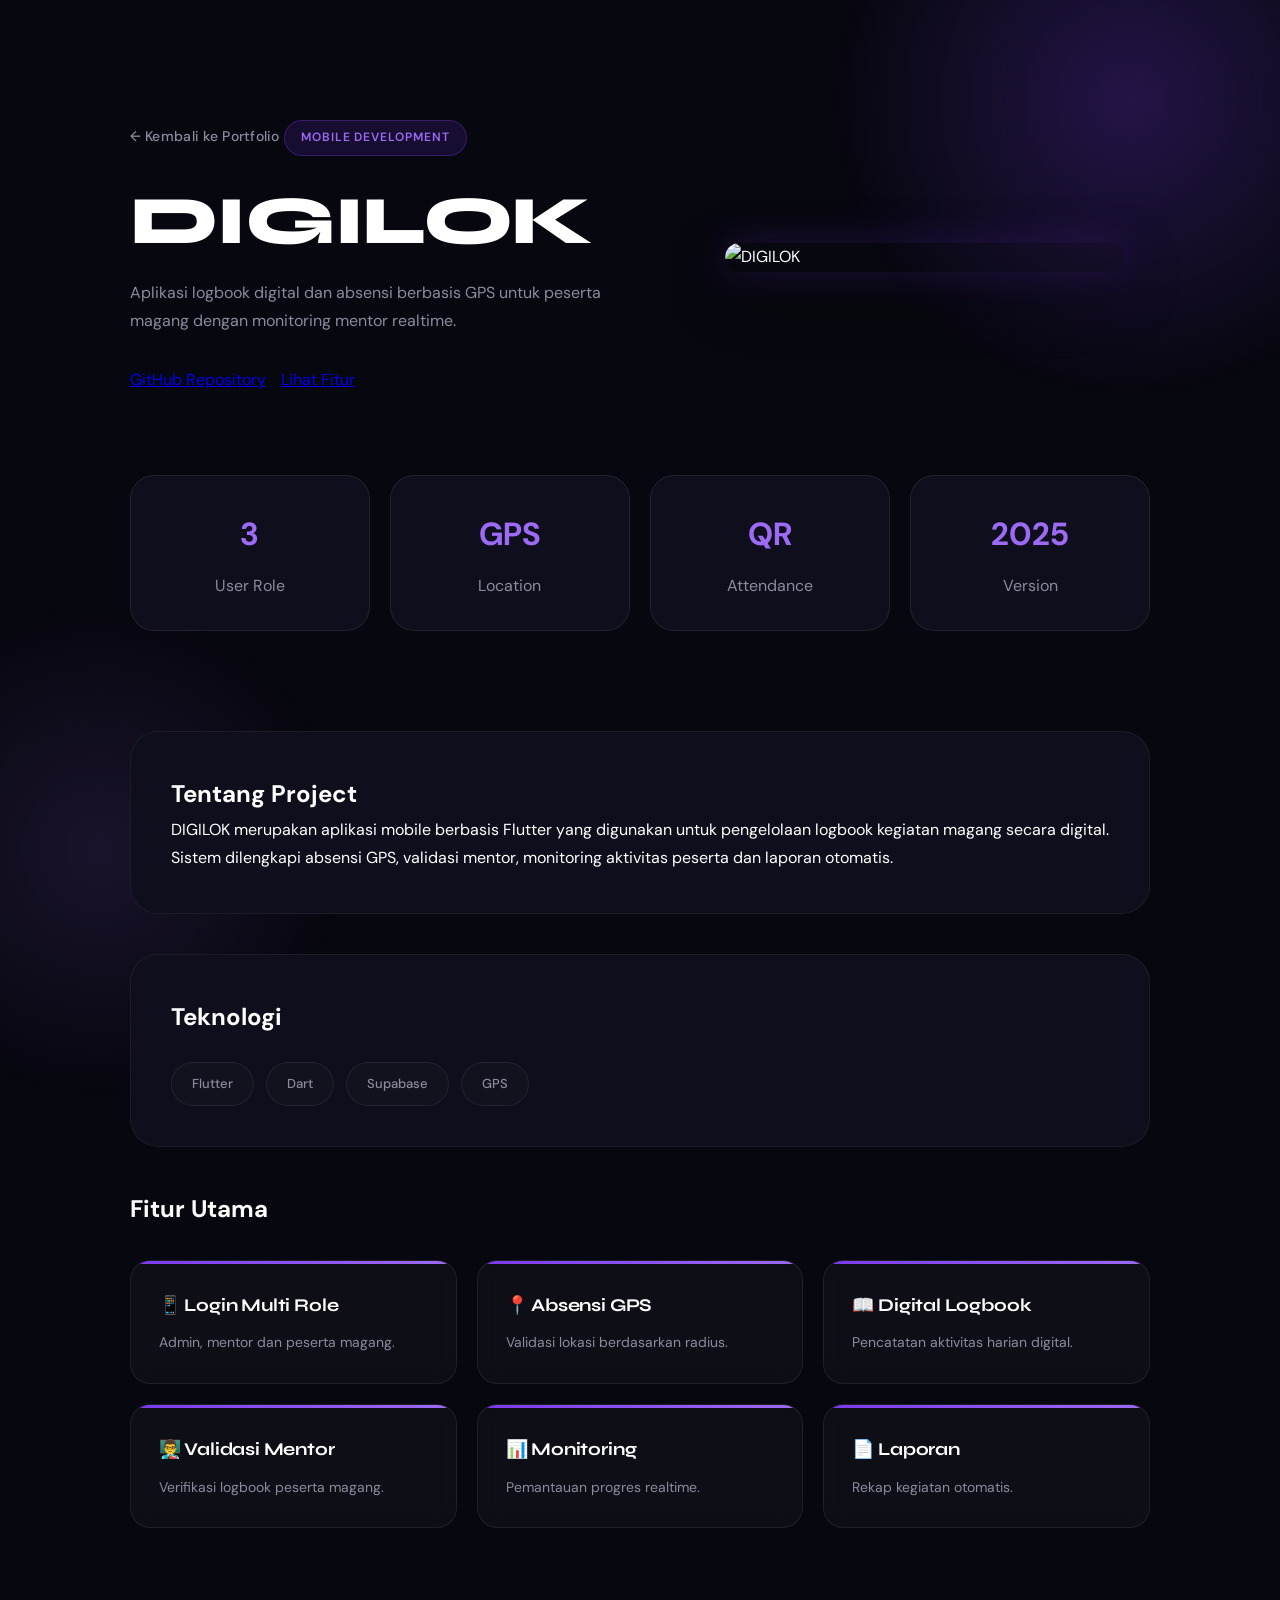
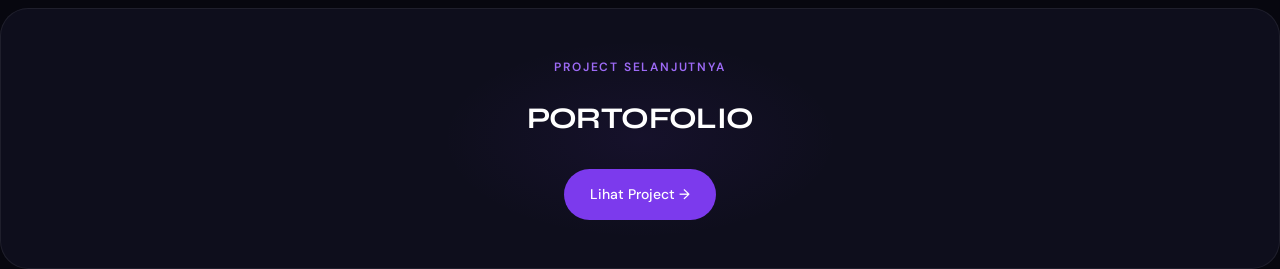
==== projects/digilok.html @ a0a00bc3 "First commit - Portofolio" ====
<!DOCTYPE html>
<html lang="id">
<head>
<meta charset="UTF-8">
<meta name="viewport" content="width=device-width, initial-scale=1.0">

<title>DIGILOK - Project Detail</title>

<link rel="stylesheet" href="../project-detail.css">

<link href="https://fonts.googleapis.com/css2?family=Syne:wght@500;700;800&family=DM+Sans:wght@400;500;700&display=swap" rel="stylesheet">
</head>

<body>

<section class="project-hero">

    <div class="hero-content">

        <a href="../index.html" class="back-btn">
            ← Kembali ke Portfolio
        </a>

        <div class="project-category">
            Mobile Development
        </div>

        <h1 class="project-title">
            DIGILOK
        </h1>

        <p class="project-subtitle">
            Aplikasi logbook digital dan absensi berbasis GPS
            untuk peserta magang dengan monitoring mentor realtime.
        </p>

        <div class="project-buttons">
        <a href="https://github.com/erwendatri16/aplikasi_digilok_final"
           target="_blank"
           class="btn-primary">
            GitHub Repository
        </a>
            </a>

            <a href="#fitur" class="btn-outline">
                Lihat Fitur
            </a>
        </div>

    </div>

    <div class="hero-image">
        <img src="../assets/projects/digilok.PNG" alt="DIGILOK">
    </div>

</section>

<section class="stats-section">

    <div class="stat-card">
        <h3>3</h3>
        <span>User Role</span>
    </div>

    <div class="stat-card">
        <h3>GPS</h3>
        <span>Location</span>
    </div>

    <div class="stat-card">
        <h3>QR</h3>
        <span>Attendance</span>
    </div>

    <div class="stat-card">
        <h3>2025</h3>
        <span>Version</span>
    </div>

</section>

<section class="content-section">

    <div class="content-card">

        <h2>Tentang Project</h2>

        <p>
            DIGILOK merupakan aplikasi mobile berbasis Flutter
            yang digunakan untuk pengelolaan logbook kegiatan
            magang secara digital.
        </p>

        <p>
            Sistem dilengkapi absensi GPS, validasi mentor,
            monitoring aktivitas peserta dan laporan otomatis.
        </p>

    </div>

</section>

<section class="content-section">

    <div class="content-card">

        <h2>Teknologi</h2>

        <div class="tech-stack">

            <span>Flutter</span>
            <span>Dart</span>
            <span>Supabase</span>
            <span>GPS</span>

        </div>

    </div>

</section>

<section class="content-section" id="fitur">

    <h2 class="section-title">
        Fitur Utama
    </h2>

    <div class="feature-grid">

        <div class="feature-card">
            <h3>📱 Login Multi Role</h3>
            <p>Admin, mentor dan peserta magang.</p>
        </div>

        <div class="feature-card">
            <h3>📍 Absensi GPS</h3>
            <p>Validasi lokasi berdasarkan radius.</p>
        </div>

        <div class="feature-card">
            <h3>📖 Digital Logbook</h3>
            <p>Pencatatan aktivitas harian digital.</p>
        </div>

        <div class="feature-card">
            <h3>👨‍🏫 Validasi Mentor</h3>
            <p>Verifikasi logbook peserta magang.</p>
        </div>

        <div class="feature-card">
            <h3>📊 Monitoring</h3>
            <p>Pemantauan progres realtime.</p>
        </div>

        <div class="feature-card">
            <h3>📄 Laporan</h3>
            <p>Rekap kegiatan otomatis.</p>
        </div>

    </div>

</section>

<section class="next-project">

    <p>PROJECT SELANJUTNYA</p>

    <h3>PORTOFOLIO</h3>

    <a href="portofolio.html">
        Lihat Project →
    </a>

</section>

</body>
</html>
---- project-detail.css ----
/* =====================
   RESET & BASE
   ===================== */
*, *::before, *::after {
    margin: 0;
    padding: 0;
    box-sizing: border-box;
}

:root {
    --bg:         #07070f;
    --bg-card:    #0e0e1c;
    --bg-card2:   #12121f;
    --accent:     #7c3aed;
    --accent-lt:  #9d6af5;
    --accent-dim: rgba(124, 58, 237, 0.15);
    --text:       #ffffff;
    --muted:      #8b8b9e;
    --border:     rgba(255, 255, 255, 0.07);
    --radius:     20px;
    --radius-lg:  28px;
}

html {
    scroll-behavior: smooth;
}

body {
    background: var(--bg);
    color: var(--text);
    font-family: 'DM Sans', 'Plus Jakarta Sans', sans-serif;
    line-height: 1.8;
    overflow-x: hidden;
    -webkit-font-smoothing: antialiased;
}

/* =====================
   NAVBAR (sama dengan index)
   ===================== */
nav {
    display: flex;
    align-items: center;
    justify-content: space-between;
    padding: 22px 7%;
    position: fixed;
    width: 100%;
    top: 0;
    z-index: 999;
    transition: background 0.4s, border-color 0.4s;
    border-bottom: 1px solid transparent;
}

nav.scrolled {
    background: rgba(7, 7, 15, 0.85);
    backdrop-filter: blur(20px);
    -webkit-backdrop-filter: blur(20px);
    border-bottom-color: var(--border);
}

.logo {
    font-family: 'Syne', sans-serif;
    font-weight: 800;
    font-size: 22px;
    text-decoration: none;
    color: var(--text);
}

.logo-dot { color: var(--accent); }

/* =====================
   BACK BUTTON
   ===================== */
.back-btn {
    display: inline-flex;
    align-items: center;
    gap: 8px;
    text-decoration: none;
    color: var(--muted);
    font-size: 14px;
    font-weight: 500;
    letter-spacing: 0.02em;
    transition: all 0.3s;
    margin-bottom: 36px;
}

.back-btn svg {
    transition: transform 0.3s;
}

.back-btn:hover {
    color: var(--text);
}

.back-btn:hover svg {
    transform: translateX(-4px);
}

/* =====================
   PROJECT HEADER
   ===================== */
.project-header {
    padding: 120px 7% 60px;
    max-width: 1200px;
    margin: 0 auto;
}

.project-category {
    display: inline-flex;
    align-items: center;
    gap: 8px;
    background: var(--accent-dim);
    border: 1px solid rgba(124, 58, 237, 0.3);
    padding: 6px 16px;
    border-radius: 50px;
    font-size: 12px;
    color: var(--accent-lt);
    font-weight: 600;
    letter-spacing: 0.08em;
    text-transform: uppercase;
    margin-bottom: 20px;
}

.project-title {
    font-size: clamp(40px, 5.5vw, 68px);
    font-family: 'Syne', sans-serif;
    font-weight: 800;
    line-height: 1.08;
    letter-spacing: -0.02em;
    margin-bottom: 20px;
}

.project-subtitle {
    max-width: 640px;
    color: var(--muted);
    font-size: 16px;
    line-height: 1.8;
}

/* =====================
   PROJECT COVER
   ===================== */
.project-cover {
    padding: 0 7%;
    margin-bottom: 80px;
    max-width: 1200px;
    margin-left: auto;
    margin-right: auto;
}

.project-cover img {
    width: 100%;
    border-radius: var(--radius-lg);
    display: block;
    border: 1px solid var(--border);
}

/* =====================
   CONTENT WRAPPER
   ===================== */
.project-content {
    max-width: 1100px;
    margin: 0 auto;
    padding: 0 7% 120px;
}

.project-section {
    margin-bottom: 80px;
}

.project-section h2 {
    font-size: clamp(24px, 3vw, 36px);
    font-family: 'Syne', sans-serif;
    font-weight: 700;
    letter-spacing: -0.02em;
    margin-bottom: 16px;
    line-height: 1.15;
}

.project-section p {
    color: var(--muted);
    line-height: 1.85;
    font-size: 15px;
}

.project-section p + p {
    margin-top: 12px;
}

/* =====================
   TECH STACK
   ===================== */
.tech-stack {
    display: flex;
    flex-wrap: wrap;
    gap: 12px;
    margin-top: 24px;
}

.tech-stack span {
    padding: 9px 20px;
    background: var(--bg-card2);
    border: 1px solid var(--border);
    border-radius: 50px;
    font-size: 13px;
    font-weight: 500;
    color: var(--muted);
    transition: all 0.3s;
}

.tech-stack span:hover {
    border-color: var(--accent);
    color: var(--accent-lt);
}

/* =====================
   FEATURE CARDS
   ===================== */
.feature-list {
    display: grid;
    grid-template-columns: repeat(auto-fit, minmax(240px, 1fr));
    gap: 18px;
    margin-top: 28px;
}

.feature-card {
    background: var(--bg-card);
    padding: 28px;
    border-radius: var(--radius);
    border: 1px solid var(--border);
    transition: all 0.35s cubic-bezier(0.4, 0, 0.2, 1);
}

.feature-card:hover {
    transform: translateY(-5px);
    border-color: rgba(124, 58, 237, 0.45);
    box-shadow: 0 12px 32px rgba(0, 0, 0, 0.3);
}

.feature-card h3 {
    font-family: 'Syne', sans-serif;
    font-size: 18px;
    font-weight: 700;
    margin-bottom: 10px;
    letter-spacing: -0.01em;
}

.feature-card p {
    font-size: 14px;
    color: var(--muted);
    line-height: 1.7;
}

/* =====================
   GALLERY
   ===================== */
.gallery {
    display: grid;
    grid-template-columns: repeat(auto-fit, minmax(300px, 1fr));
    gap: 18px;
    margin-top: 28px;
}

.gallery img {
    width: 100%;
    border-radius: var(--radius);
    border: 1px solid var(--border);
    transition: all 0.35s cubic-bezier(0.4, 0, 0.2, 1);
    cursor: pointer;
    display: block;
}

.gallery img:hover {
    transform: scale(1.02);
    border-color: rgba(124, 58, 237, 0.4);
    box-shadow: 0 16px 40px rgba(0, 0, 0, 0.4);
}

/* =====================
   PROJECT LINKS / BUTTONS
   ===================== */
.project-links {
    display: flex;
    gap: 14px;
    flex-wrap: wrap;
    margin-top: 32px;
}

.project-links a {
    display: inline-flex;
    align-items: center;
    gap: 8px;
    text-decoration: none;
    padding: 13px 24px;
    border-radius: 50px;
    font-size: 14px;
    font-weight: 500;
    transition: all 0.3s;
    letter-spacing: 0.01em;
}

.project-links a.btn-primary {
    background: var(--accent);
    color: white;
}

.project-links a.btn-primary:hover {
    background: var(--accent-lt);
    transform: translateY(-2px);
    box-shadow: 0 8px 24px rgba(124, 58, 237, 0.35);
}

.project-links a.btn-outline {
    border: 1px solid var(--border);
    color: var(--muted);
    background: transparent;
}

.project-links a.btn-outline:hover {
    border-color: var(--accent);
    color: var(--text);
    transform: translateY(-2px);
}

/* Fallback: jika tidak pakai class, style default */
.project-links a:not(.btn-primary):not(.btn-outline) {
    background: var(--accent);
    color: white;
}

.project-links a:not(.btn-primary):not(.btn-outline):hover {
    background: var(--accent-lt);
    transform: translateY(-2px);
    box-shadow: 0 8px 24px rgba(124, 58, 237, 0.3);
}

/* =====================
   DIVIDER
   ===================== */
.section-divider {
    width: 100%;
    height: 1px;
    background: var(--border);
    margin: 60px 0;
}

/* =====================
   NEXT PROJECT
   ===================== */
.next-project {
    margin-top: 80px;
    padding: 48px 40px;
    background: var(--bg-card);
    border: 1px solid var(--border);
    border-radius: var(--radius-lg);
    text-align: center;
    transition: border-color 0.3s;
    position: relative;
    overflow: hidden;
}

.next-project::before {
    content: '';
    position: absolute;
    top: 50%;
    left: 50%;
    transform: translate(-50%, -50%);
    width: 400px;
    height: 200px;
    background: radial-gradient(ellipse, rgba(124, 58, 237, 0.07) 0%, transparent 70%);
    pointer-events: none;
}

.next-project:hover {
    border-color: rgba(124, 58, 237, 0.35);
}

.next-project p {
    font-size: 12px;
    text-transform: uppercase;
    letter-spacing: 0.15em;
    color: var(--accent-lt);
    font-weight: 600;
    margin-bottom: 12px;
    position: relative;
}

.next-project h3 {
    font-family: 'Syne', sans-serif;
    font-size: clamp(22px, 3vw, 30px);
    font-weight: 700;
    letter-spacing: -0.02em;
    margin-bottom: 24px;
    position: relative;
}

.next-project a {
    display: inline-flex;
    align-items: center;
    gap: 8px;
    text-decoration: none;
    background: var(--accent);
    color: white;
    padding: 13px 26px;
    border-radius: 50px;
    font-size: 14px;
    font-weight: 500;
    transition: all 0.3s;
    position: relative;
}

.next-project a:hover {
    background: var(--accent-lt);
    transform: translateY(-2px);
    box-shadow: 0 8px 24px rgba(124, 58, 237, 0.35);
}

/* =====================
   SCROLL REVEAL
   ===================== */
.reveal {
    opacity: 0;
    transform: translateY(24px);
    transition: opacity 0.6s cubic-bezier(0.4, 0, 0.2, 1),
                transform 0.6s cubic-bezier(0.4, 0, 0.2, 1);
}

.reveal.visible {
    opacity: 1;
    transform: translateY(0);
}

/* =====================
   RESPONSIVE
   ===================== */
@media (max-width: 768px) {

    .project-header {
        padding: 110px 6% 50px;
    }

    .project-cover {
        padding: 0 6%;
        margin-bottom: 50px;
    }

    .project-content {
        padding: 0 6% 80px;
    }

    .project-title {
        font-size: 38px;
    }

    .project-section {
        margin-bottom: 56px;
    }

    .feature-list {
        grid-template-columns: 1fr;
    }

    .gallery {
        grid-template-columns: 1fr;
    }

    .next-project {
        padding: 36px 24px;
    }

    .project-links {
        flex-direction: column;
    }

    .project-links a {
        justify-content: center;
    }
}

/* Glow Background */
body::before{
    content:'';
    position:fixed;
    width:600px;
    height:600px;
    background:radial-gradient(circle,#7c3aed40 0%,transparent 70%);
    top:-200px;
    right:-150px;
    z-index:-1;
}

body::after{
    content:'';
    position:fixed;
    width:500px;
    height:500px;
    background:radial-gradient(circle,#9d6af520 0%,transparent 70%);
    bottom:-200px;
    left:-150px;
    z-index:-1;
}

/* Hero Animation */
.project-title{
    animation:fadeUp .8s ease;
}

.project-subtitle{
    animation:fadeUp 1s ease;
}

.project-cover img{
    transition:.5s;
}

.project-cover img:hover{
    transform:scale(1.02);
}

/* Glass Effect */
.feature-card{
    backdrop-filter:blur(15px);
    background:rgba(255,255,255,.03);
}

.tech-stack span{
    backdrop-filter:blur(10px);
}

/* Smooth Hover */
.feature-card:hover{
    transform:translateY(-10px);
}

/* Scrollbar */
::-webkit-scrollbar{
    width:8px;
}

::-webkit-scrollbar-track{
    background:#0e0e1c;
}

::-webkit-scrollbar-thumb{
    background:#7c3aed;
    border-radius:20px;
}

@keyframes fadeUp{
    from{
        opacity:0;
        transform:translateY(30px);
    }
    to{
        opacity:1;
        transform:translateY(0);
    }
}

.project-cover img{
    transition:.5s;
}

.project-cover img:hover{
    transform:scale(1.02);
}

.project-title{
    animation:fadeUp .8s ease;
}

.project-subtitle{
    animation:fadeUp 1s ease;
}

.feature-card{
    cursor:pointer;
    backdrop-filter:blur(12px);
}

.feature-card:hover{
    transform:translateY(-10px);
}

@keyframes fadeUp{
    from{
        opacity:0;
        transform:translateY(30px);
    }
    to{
        opacity:1;
        transform:translateY(0);
    }
}
/* =========================
   PREMIUM PROJECT UPGRADE
   ========================= */

.project-cover{
    display:flex;
    justify-content:center;
    align-items:center;
    margin-bottom:50px;
}

.project-cover img{
    width:100%;
    max-width:480px;
    height:auto;
    object-fit:contain;
    border-radius:32px;

    box-shadow:
        0 25px 60px rgba(0,0,0,.45),
        0 0 60px rgba(124,58,237,.25);

    transition:.4s ease;
}

.project-cover img:hover{
    transform:translateY(-8px) scale(1.02);
}

/* Stats */

.project-stats{
    max-width:1100px;
    margin:0 auto 80px;
    padding:0 7%;

    display:grid;
    grid-template-columns:repeat(4,1fr);
    gap:20px;
}

.stat-box{
    background:rgba(255,255,255,.03);
    border:1px solid rgba(255,255,255,.08);
    backdrop-filter:blur(12px);

    border-radius:24px;
    padding:28px;
    text-align:center;

    transition:.3s;
}

.stat-box:hover{
    transform:translateY(-8px);
    border-color:rgba(124,58,237,.5);
}

.stat-box h3{
    font-family:'Syne',sans-serif;
    font-size:32px;
    color:#9d6af5;
    margin-bottom:8px;
}

.stat-box span{
    color:#8b8b9e;
    font-size:14px;
}

/* Feature Cards */

.feature-card{
    position:relative;
    overflow:hidden;
}

.feature-card::before{
    content:'';
    position:absolute;
    top:0;
    left:0;

    width:100%;
    height:3px;

    background:linear-gradient(
        90deg,
        #7c3aed,
        #9d6af5
    );
}

/* About Section */

.project-section{
    background:rgba(255,255,255,.02);
    border:1px solid rgba(255,255,255,.05);
    border-radius:28px;
    padding:35px;
}

/* Mobile */

@media(max-width:768px){

    .project-stats{
        grid-template-columns:repeat(2,1fr);
    }

    .project-cover img{
        max-width:320px;
    }

}
/* ==========================
   DIGILOK PREMIUM LAYOUT
   ========================== */

.project-hero{
    max-width:1200px;
    margin:120px auto 80px;
    padding:0 7%;

    display:grid;
    grid-template-columns:1fr 450px;
    gap:60px;
    align-items:center;
}

.hero-image{
    display:flex;
    justify-content:center;
}

.hero-image img{
    width:100%;
    max-width:400px;

    border-radius:30px;

    box-shadow:
    0 20px 60px rgba(0,0,0,.4),
    0 0 40px rgba(124,58,237,.25);
}

.project-buttons{
    display:flex;
    gap:15px;
    margin-top:30px;
}

.stats-section{
    max-width:1200px;
    margin:0 auto 100px;
    padding:0 7%;

    display:grid;
    grid-template-columns:repeat(4,1fr);
    gap:20px;
}

.stat-card{
    background:#0e0e1c;
    border:1px solid rgba(255,255,255,.08);

    border-radius:24px;

    padding:30px;
    text-align:center;
}

.stat-card h3{
    color:#9d6af5;
    font-size:32px;
    margin-bottom:8px;
}

.stat-card span{
    color:#8b8b9e;
}

.content-section{
    max-width:1200px;
    margin:0 auto 40px;
    padding:0 7%;
}

.content-card{
    background:#0e0e1c;
    border:1px solid rgba(255,255,255,.06);

    border-radius:28px;

    padding:40px;
}

.section-title{
    margin-bottom:30px;
}

.feature-grid{
    display:grid;
    grid-template-columns:repeat(3,1fr);
    gap:20px;
}

@media(max-width:900px){

    .project-hero{
        grid-template-columns:1fr;
        text-align:center;
    }

    .project-buttons{
        justify-content:center;
    }

    .stats-section{
        grid-template-columns:repeat(2,1fr);
    }

    .feature-grid{
        grid-template-columns:1fr;
    }

}
.gallery{
    display:grid;
    grid-template-columns:repeat(auto-fit,minmax(250px,1fr));
    gap:20px;
    margin-top:25px;
}

.gallery img{
    width:100%;
    border-radius:20px;
    border:1px solid rgba(255,255,255,.08);

    transition:.4s;
}

.gallery img:hover{
    transform:translateY(-8px);
}
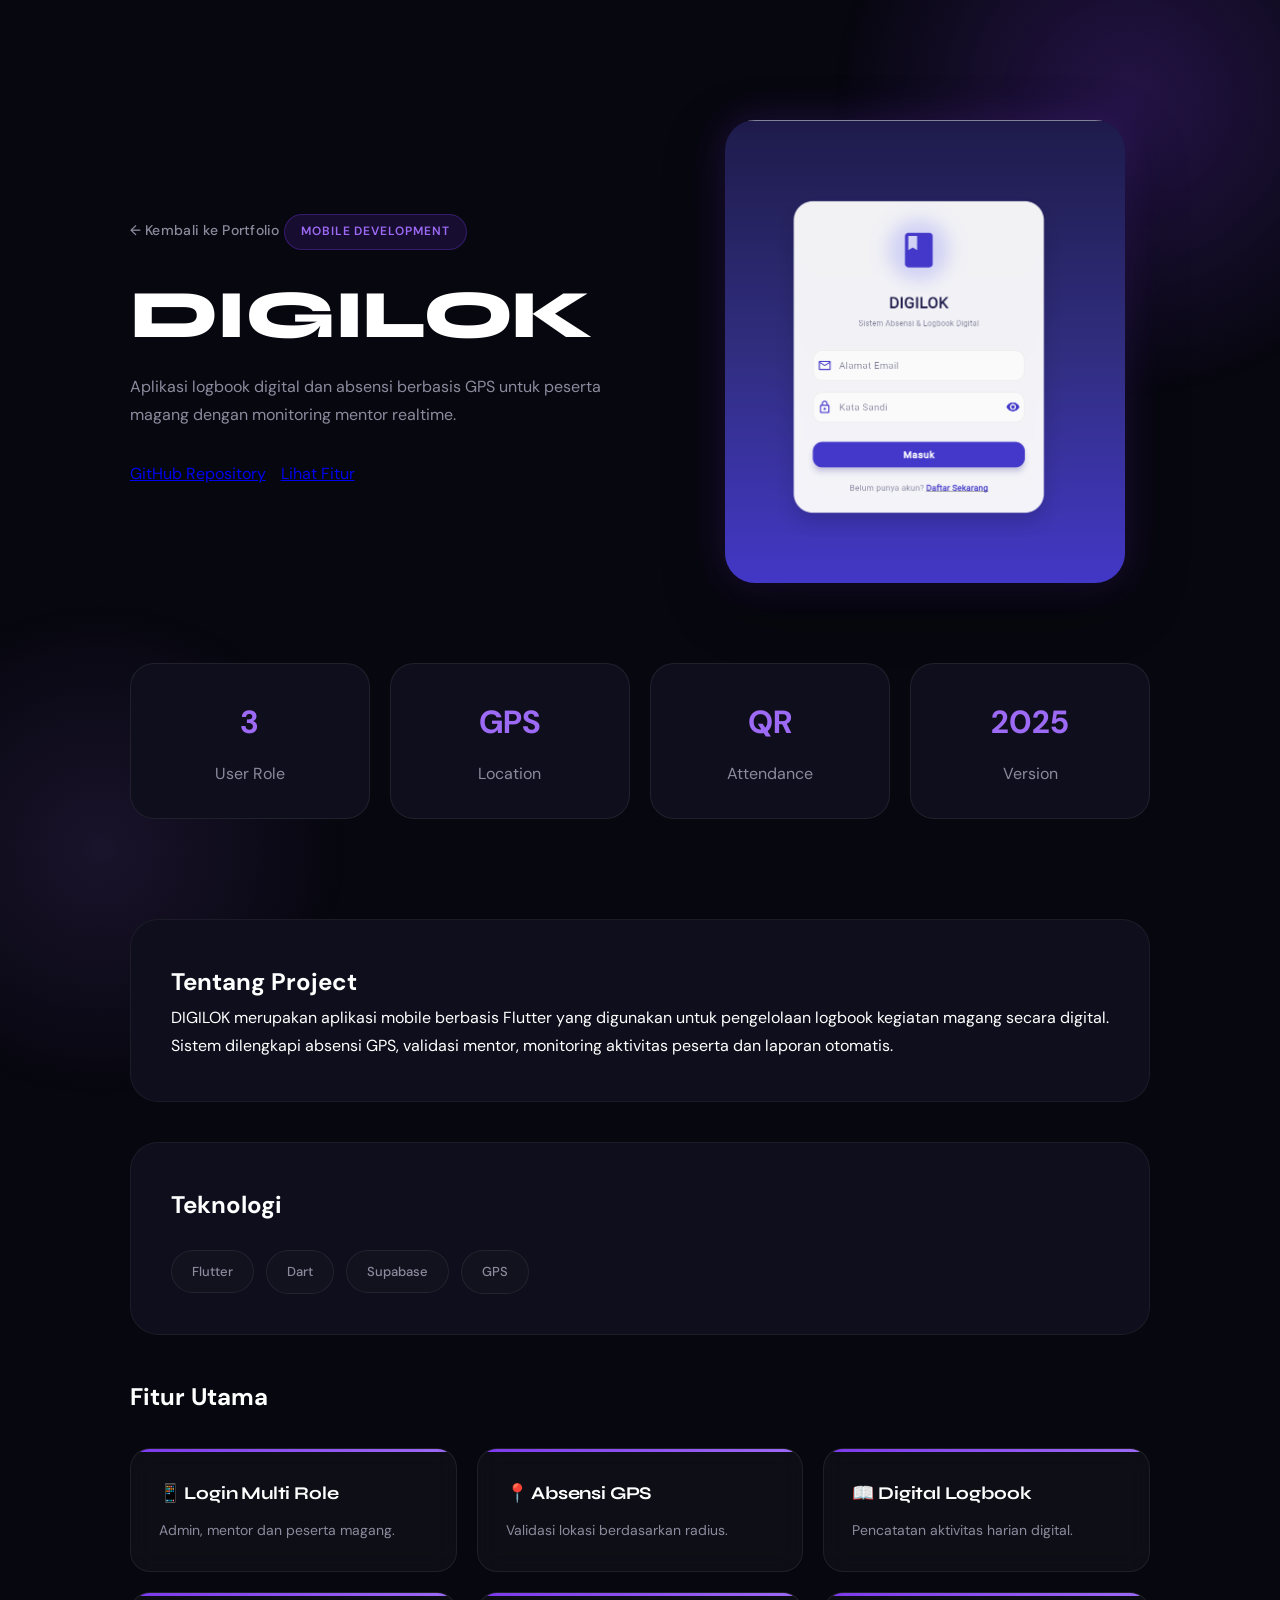
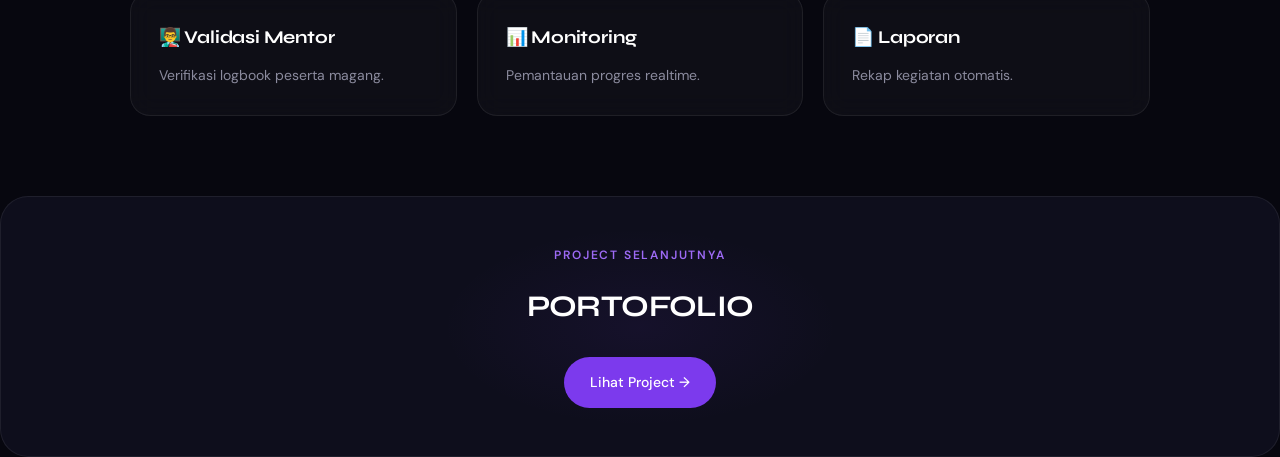
==== commit ba9afb23: "fix: perbaiki huruf yang besar kecil" ====
--- a/projects/digilok.html
+++ b/projects/digilok.html
@@ -50,7 +50,7 @@
     </div>
 
     <div class="hero-image">
-        <img src="../assets/projects/digilok.PNG" alt="DIGILOK">
+        <img src="../assets/projects/digilok.png" alt="DIGILOK">
     </div>
 
 </section>
